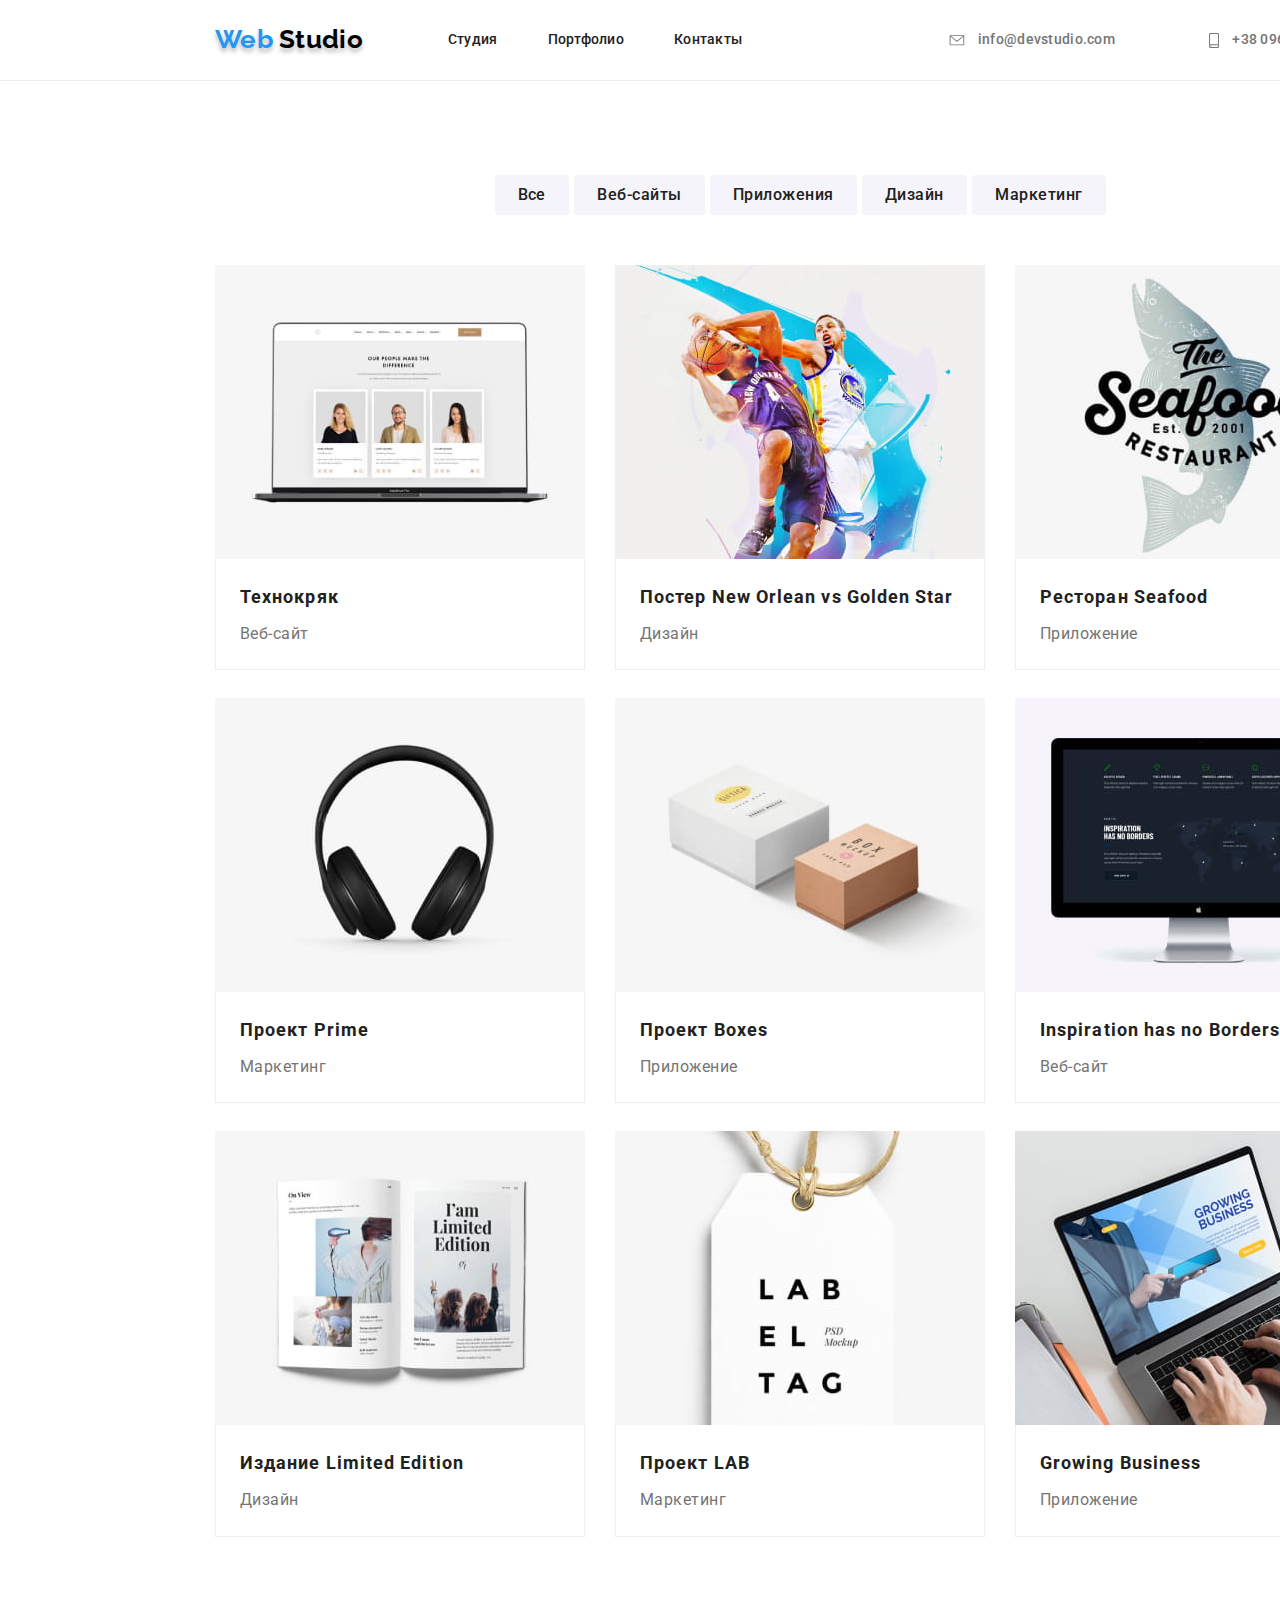
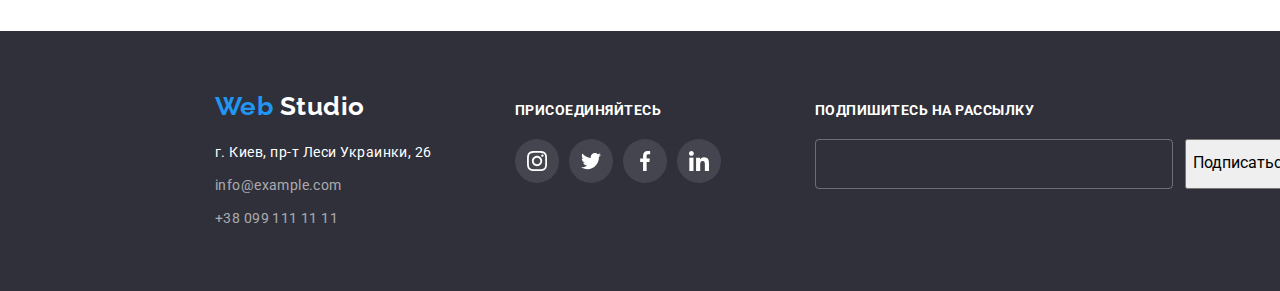
==== partfolio-page.html @ 6cb5e1f6 "add form styles" ====
<!DOCTYPE html>
<html lang="ru">
<head>
    <meta charset="UTF-8">
    <meta http-equiv="X-UA-Compatible" content="IE=edge">
    <meta name="viewport" content="width=\, initial-scale=1.0">
    <link rel="stylesheet" href="https://fonts.googleapis.com/css2?family=Raleway:wght@700&family=Roboto:wght@400;500;700;900&display=swap">
    <link rel="stylesheet" href="https://cdnjs.cloudflare.com/ajax/libs/modern-normalize/1.1.0/modern-normalize.min.css">
    <link rel="stylesheet" href="./style.css">
    <title>Portfolio</title>
</head>
<body>
    <header id="header">
        <div class="container">
            <nav class="nav">
                <a class="logo" href="./index.html"> <span class="accent-logo">Web</span> Studio</a>
                <ul class="main-nav">
                    <li class="item"><a href="#">Студия</a></li>
                    <li class="item"><a href="#">Портфолио</a></li>
                    <li class="item"><a href="#">Контакты</a></li>
                </ul>
            </nav>
            <ul class="main-nav-contacts">
                <li class="item">
                    <a href="mailto:info@example.com" target="_blank">
                        <svg class="icon-contacts icon-envelope" width="16" height="11">
                            <use href="./images/symbol-defs.svg#icon-envelope"></use>
                        </svg> info@devstudio.com</a>
                </li>
                <li class="item">
                    <a href="tel:+380961111122">
                        <svg class="icon-contacts icon-smartphone" width="10" height="15"> 
                            <use href="./images/symbol-defs.svg#icon-smartphone"></use>
                        </svg> +38 096 111 11 22</a></li>
            </ul>
        </div>
    </header>
    <main>
        <section id="projects">
            <div class="container content">
                <h2>Наши проекты</h2>
                <ul class="projects-filter-list">
                    <li>
                        <button type="button">Все</button>
                    </li>
                    <li>
                        <button type="button">Веб-сайты</button>
                    </li>
                    <li>
                        <button type="button">Приложения</button>
                    </li>
                    <li>
                        <button type="button">Дизайн</button>
                    </li>
                    <li>
                        <button type="button">Маркетинг</button>
                    </li>
                </ul>
                <ul class="projects-examples-list">
                    <li class="cards">
                        <div class="cards-image">
                            <img src="./images/img-1.jpg" alt="Проект Технокряк" width="370" height="294">
                            <div class="cards-description">
                                <p>Технокряк это современная площадка распространения коронавируса. Компании используют эту платформу для цифрового шпионажа и атак на защищённые сервера конкурентов.</p>
                            </div>
                        </div>                        
                       
                        <div class="caption">
                            <h3>Технокряк</h3>
                            <p>Веб-сайт</p>
                        </div>
                    </li>
                    <li class="cards">
                        <div class="cards-image">
                            <img src="./images/img-2.jpg" alt="Постер" width="370" height="294">
                            <div class="cards-description">
                                <p>Lorem ipsum dolor sit amet consectetur adipisicing elit. Laboriosam natus debitis provident eos, quis nesciunt veniam nam earum nostrum commodi?</p>
                            </div>
                        </div>               
                        <div class="caption">
                            <h3>Постер New Orlean vs Golden Star</h3>
                            <p>Дизайн</p>
                        </div>
                    </li>
                    <li class="cards">
                        <div class="cards-image">
                            <img src="./images/img-3.jpg" alt="логотип ресторана" width="370" height="294">
                            <div class="cards-description">
                                <p>Lorem ipsum dolor sit amet, consectetur adipisicing elit. Molestiae porro ea magni dolor praesentium sit, minima sint culpa nesciunt exercitationem, doloribus voluptates, quod laudantium vero.</p>
                            </div>
                        </div>        
                        <div class="caption">
                            <h3>Ресторан Seafood</h3>
                            <p>Приложение</p>
                        </div>
                    </li>
                    <li class="cards">
                        <div class="cards-image">
                            <img src="./images/img-4.jpg" alt="Проект" width="370" height="294">
                            <div class="cards-description">
                                <p>Lorem ipsum dolor sit, amet consectetur adipisicing elit. Ab, expedita illum. Nemo harum veritatis perferendis iure? Iste dolorem ab doloribus debitis praesentium?</p>
                            </div>
                        </div>        
                        <div class="caption">
                            <h3>Проект Prime</h3>
                            <p>Маркетинг</p>
                        </div>
                    </li>
                    <li class="cards">
                        <div class="cards-image">
                            <img src="./images/img-5.jpg" alt="Проект" width="370" height="294">
                            <div class="cards-description">
                                <p>Lorem ipsum dolor sit amet consectetur adipisicing elit. Explicabo ab vel perspiciatis animi illum possimus ad magnam eveniet reiciendis!</p>
                            </div>
                        </div>        
                        <div class="caption">
                            <h3>Проект Boxes</h3>
                            <p>Приложение</p>
                        </div>
                    </li>
                    <li class="cards">
                        <div class="cards-image">
                            <img src="./images/img-6.jpg" alt="Сайт" width="370" height="294">
                            <div class="cards-description">
                                <p>Lorem ipsum dolor sit amet consectetur, adipisicing elit. Voluptatum facilis eius placeat nisi, asperiores non enim quasi dignissimos aliquam autem beatae odio eveniet in ipsum!</p>
                            </div>
                        </div>        
                        <div class="caption">
                            <h3>Inspiration has no Borders</h3>
                            <p>Веб-сайт</p>
                        </div>
                    </li>
                    <li class="cards">
                        <div class="cards-image">
                            <img src="./images/img-7.jpg" alt="Издание" width="370" height="294">
                            <div class="cards-description">
                                <p>Lorem ipsum dolor sit amet consectetur adipisicing elit. Eos ex omnis sint dolore? Libero sed facilis laborum, laboriosam ratione officia.</p>
                            </div>
                        </div>        
                        <div class="caption">
                            <h3>Издание Limited Edition</h3>
                            <p>Дизайн</p>
                        </div>
                    </li>
                    <li class="cards">
                        <div class="cards-image">
                            <img src="./images/img-8.jpg" alt="Проект" width="370" height="294">
                            <div class="cards-description">
                                <p>Lorem ipsum, dolor sit amet consectetur adipisicing elit. Eum ea sed nam! Dolore natus incidunt eveniet enim animi, aperiam porro qui, tempore a consectetur error.</p>
                            </div>
                        </div>        
                        <div class="caption">
                            <h3>Проект LAB</h3>
                            <p>Маркетинг</p>
                        </div>
                    </li>
                    <li class="cards">
                        <div class="cards-image">
                            <img src="./images/img-9.jpg" alt="Приложение" width="370" height="294">
                            <div class="cards-description">
                                <p>Lorem ipsum dolor sit amet consectetur adipisicing elit. Earum, optio tenetur, esse nulla beatae corporis repellat nihil sit dolor non, quas facere delectus.</p>
                            </div>
                        </div>        
                        <div class="caption">
                            <h3>Growing Business</h3>
                            <p>Приложение</p>
                        </div>
                    </li>
                </ul>
            </div>
        </section>
    </main>
    <footer id="footer">
        <div class="container">
         <div>
             <a class="logo-bottom" href="index.html"> <span class="accent-logo">Web</span> Studio</a>
             <address>г. Киев, пр-т Леси Украинки, 26 <br>
                 <a href="mailto:info@example.com">info@example.com</a>
                 <a href="tel:+380991111111">+38 099 111 11 11</a>
             </address>
         </div>
         <div class="social">
             <b>Присоединяйтесь</b>
             <ul class="list">
                 <li class="social-item"><a href="https://www.instagram.com/" target="_blank"> 
                     <svg class="social-link">
                         <use href="./images/symbol-defs.svg#icon-instagram"></use>
                     </svg></a></li>
                 <li class="social-item"><a href="https://twitter.com/" target="_blank">
                     <svg class="social-link">
                         <use href="./images/symbol-defs.svg#icon-twitter"></use>
                     </svg>
                 </a></li>
                 <li class="social-item"><a href="https://www.facebook.com/" target="_blank">
                     <svg class="social-link">
                         <use href="./images/symbol-defs.svg#icon-facebook"></use>
                     </svg>
                 </a></li>
                 <li class="social-item"><a href="https://www.linkedin.com/" target="_blank">
                     <svg class="social-link">
                         <use href="./images/symbol-defs.svg#icon-linkedin"></use>
                     </svg>
                 </a></li>
             </ul>
         </div>
         <form action="#" class="subscribe">
             <b>Подпишитесь на рассылку</b>
             <input type="email">
             <button type="submit">Подписаться <svg class="send-icon" width="24" height="24">
                 <use href="./images/symbol-defs.svg#icon-icon-send"></use>
             </svg></button>
         </form>
        </div>
     </footer>
</body>
</html>
---- style.css ----
:root {
    --primary-backgroud-color:#FFFFFF;
    --primary-text-color: #212121;
    --secondary-text-color: #757575;
    --accent-color: #2196F3;
}

html {
    box-sizing: border-box;
    width: 1600px;
    margin: auto;
}

*,
* ::before,
* ::after {
    box-sizing: border-box;
}

body {
    margin: 0px;

    background-color: var(--primary-backgroud-color);
    color: var(--primary-text-color);
    font-family: 'Roboto', sans-serif;
    font-style: normal;
    letter-spacing: 0.03em;
}
.container {
    width: 1200px;
    margin: 0px auto;
    padding: 0 15px;
}
ul {
    list-style: none;
    padding: 0;
    margin-top: 0;
    margin-bottom: 0;
}
a {
    text-decoration: none;
}

h2 {
    font-weight: 700;
    font-size: 36px;
    line-height: 1.17;
    text-align: center;

    margin:0 0 50px 0;
}

img {
    display: block;
}


/* header start */

/* logo */
.logo {
    margin-right: 85px;
    color: #000000;
    font-family: 'Raleway', sans-serif;
    font-weight: 700;
    font-size: 26px;
    line-height: 1.2;
    text-shadow: 0px 4px 4px rgba(0%, 0%, 0%, 25%);
    }

.accent-logo {
    color: var(--accent-color);
}

/* nav */
header >.container {
    display: flex;
    align-items: center;
    justify-content: space-between;
}
.nav {
    display: flex;
    align-items: center;

    font-weight: 500;
    font-size: 14px;
    line-height: 1.14;
    letter-spacing: 0.02em;
}


/* main nav */
.main-nav {
    display: flex;
    width: 294px;
    padding: 0px;
}

.main-nav > .item:not(:last-child) {
    margin-right: 50px;
}

.main-nav > .item {
    position: relative;
   padding: 32px 0; 
}

.main-nav a {
    color: var(--primary-text-color);

    transition: color 250ms cubic-bezier(0.4, 0, 0.2, 1) ;
}

.main-nav >.item::before {
content: "";
position: absolute;
width: 100%;
height: 4px;
bottom: 0;
background-color: transparent;
border-radius: 2px;

transition: background-color 250ms cubic-bezier(0.4, 0, 0.2, 1) ;

}

.main-nav >.item:hover::before {
    background-color: var(--accent-color);
}

/* main nav contacts */

.main-nav-contacts {
    display: flex;
    margin: 0px;
    padding: 0px;

    font-weight: 500;
    font-size: 14px;
    line-height: 1.14;
    letter-spacing: 0.02em;
}
.main-nav-contacts >.item {
    padding: 32px;
}
.main-nav-contacts >.item:not(:last-child) {
    margin-right: 30px;
}
.main-nav-contacts a {
    color: var(--secondary-text-color);

    transition: color 250ms cubic-bezier(0.4, 0, 0.2, 1) ;
}

.icon-contacts {
    vertical-align: middle;
    fill: var(--secondary-text-color);
    margin-right: 10px;

    transition: fill 250ms cubic-bezier(0.4, 0, 0.2, 1) ;
}

.main-nav-contacts .item:hover svg,
.main-nav-contacts .item:focus svg {
    fill: var(--accent-color);
}

#header .item:hover a,
#header .item:focus a {
    color: var(--accent-color);
}


/* header end */


/* hero  start*/

.hero-container {
    height: 600px;

    text-align: center;
    background-color: #757575;
    background-repeat: no-repeat;
    background-size: cover;
    background-image: linear-gradient(rgba(47, 48, 58, 0.8), rgba(47, 48, 58, 0.8)), url(./images/Header\ img.jpg);
}

.hero h1 {
    display: inline-block;
    margin: 200px auto 30px;
    width: 696px;

   
    color: #FFFFFF;
    font-weight: 900;
    font-size: 44px;
    line-height: 1.36;
    letter-spacing: 0.06em;
    text-transform: uppercase;
}
.main-button {
    display: block;
    width: 200px;
    min-height: 50px;
    margin: 0 auto;
    border: 2px solid transparent;
    border-radius: 4px;
    box-shadow: 0px 4px 4px rgba(0, 0, 0, 0.15); 

    background-color: var(--accent-color);
    color: #FFFFFF;
    font-family: 'Roboto';
    font-weight: 700;
    font-size: 16px;
    line-height: 1.88;
    text-align: center;
    letter-spacing: 0.06em;  
    
    
    transition: background-color 250ms cubic-bezier(0.4, 0, 0.2, 1), border 250ms cubic-bezier(0.4, 0, 0.2, 1);
}

.main-button:hover {
    cursor: pointer;
    background-color: #188CE8;
    border: 2px solid #188CE8;

}


/* hero end */

/* benefits start*/

.benefits .list {
    display: flex;
    justify-content: space-between;
    margin: 0px;
    padding: 0px;
}

.benefits-item {
    width: 270px;
}

.benefits-icon {
    width: 270px;
    height: 120px;
    position: relative;
    background-color: #F5F4FA;
    border: 1px solid transparent;
    border-radius: 4px;
}

.benefits-icon .icon {
 position: absolute;
 top: 50%;
 transform: translateY(-50%);
 left: 0;
 right: 0;
 margin: auto;
 text-align: center;

}
/* .benefits .item::before {
    display: block;
    content: '';
    height: 120px;
    background-color: #F5F4FA;
    background-size: 70px;
    background-repeat: no-repeat;
    background-position: center;
} */

/* .benefits .item:nth-child(1)::before {
    background-image: url(./images/antenna\ 1.png);
}

.benefits .item:nth-child(2)::before {
    background-image: url(./images/clock\ 1.png);

}

.benefits .item:nth-child(3)::before {
    background-image: url(./images/diagram\ 1.png);
}

.benefits .item:nth-child(4)::before {
    background-image: url(./images/astronaut\ 1.png);
} */

.content {
padding-top: 94px;
padding-bottom: 94px;
}

.benefits .content {
    padding-bottom: 0px;
}

.benefits p {
    color: var(--secondary-text-color);
    font-weight: 400;
    font-size: 14px;
    line-height: 1.71;

    margin: 10px 0 0 0;
}

.benefits h2 {
     display: none;
}

.benefits h3 {
    font-weight: 700;
    font-size: 14px;
    line-height: 1.14;
    text-transform: uppercase;

    margin: 30px 0 0 0;
}


/* benefits end */

/* program start*/

.program .list {
    display: flex;
    justify-content: space-between;
}

.program .item {
    position: relative;
}
.program b {
    position:absolute;
    bottom: 0;
    display: inline-block;
    width: 370px;
    padding: 27px 0;

    color: #FFFFFF;
    background-color: rgba(47, 48, 58, 0.8);
    font-weight: 700;
    font-size: 14px;
    line-height: 1.14;
    text-transform: uppercase;
    text-align: center;
}


/* program end  */

/* our team start*/

.team {
    background-color: #F5F4FA;
}

.team .list {
    display: flex;
    justify-content: space-between;
}

.team .item {
    background-color: var(--primary-backgroud-color);
    border-radius: 4px;
    box-shadow: 0px 1px 3px rgba(0, 0, 0, 0.12), 0px 1px 1px rgba(0, 0, 0, 0.14), 0px 2px 1px rgba(0, 0, 0, 0.2);
}
.team h3 {
    margin: 30px 0 0 0;

    font-weight: 500;
    font-size: 16px;
    line-height: 1.19;
    text-align: center;
}

.team p {
    margin: 10px 0 0 0;

    color: var(--secondary-text-color);
    font-weight: 400;
    font-size: 16px;
    line-height: 1.19;
    text-align: center;
}

.team .social {
    display: flex;
    margin: 16px 32px 24px;
    justify-content: space-between;
}
.social .social-item {
    height: 44px;
}

.social-link {
    box-sizing: content-box;
    width: 20px;
    height: 20px;
    fill: #AFB1B8;

    transition: fill 250ms cubic-bezier(0.4, 0, 0.2, 1);
}
.social a {
    display: flex;
    justify-content: center;
    align-items: center;
    width: 44px;
    height: 44px;
    border: 1px solid transparent;
    background-color: transparent;
    border-radius: 50%;

    transition: background-color 250ms cubic-bezier(0.4, 0, 0.2, 1) ;
}

.social-item:hover a,
.social-item:focus a {
    background-color: var(--accent-color);
}

.social-item:hover svg,
.social-item:focus svg {
    fill: var(--primary-backgroud-color);
}


/* our team end  */

/* clients start*/

.clients .list {
    display: flex;
    justify-content: space-between;
    align-items: center;
}
.clients .list a {
    display: flex;
    width: 170px;
    height: 90px;
    justify-content: center;
    align-items: center;
    border: 1px solid #AFB1B8;
    border-radius: 4px;

    transition: border 250ms cubic-bezier(0.4, 0, 0.2, 1) ;
}
.clients-logo {
    fill: #AFB1B8;

    transition: fill 250ms cubic-bezier(0.4, 0, 0.2, 1) ;
}


.clients .list .item:hover a,
.clients .list .item:focus a {
    border: 1px solid var(--accent-color);
}

.clients .list .item:hover svg,
.clients .list .item:focus svg {
    fill: var(--accent-color);
}

/* clients end  */

/* footer start */
footer .container {
    display: flex;
    align-items: baseline;
    padding: 60px 15px;
}
#footer {
    color: #FFFFFF;
    background-color: #2F303A;
}

.logo-bottom {
    display: block;
    margin: 0 0 20px;
    color:#FFFFFF;
    font-family: 'Raleway';
    font-weight: 700;
    font-size: 26px;
    line-height: 1.19;

    
}
address {
    font-style: normal;
    font-weight: 400;
    font-size: 14px;
    line-height: 1.71;
    width: 231px;
}

address > a {
    display: block;
    margin-top: 9px;

    color: rgba(255, 255, 255, 0.6);
    font-style: normal;
    font-weight: 400;
    font-size: 14px;
    line-height: 1.71;
    letter-spacing: 0.03em;
}

footer b {
    margin: 0 0 20px;
    display: inline-block;

    font-weight: 700;
    font-size: 14px;
    line-height: 1.14;
    text-transform: uppercase;
}

footer .social {
    margin-left: 69px;
    margin-right: 94px;
}

.social .list {
    display: flex;
    width: 206px;
    justify-content: space-between;
}
#footer .social-link {
fill: var(--primary-backgroud-color);
}
#footer .social-item a {
    background-color: rgba(255, 255, 255, 0.1);

    transition: background-color 250ms cubic-bezier(0.4, 0, 0.2, 1) ;
}

#footer .social-item:hover a,
#footer .social-item:focus a {
    background-color: var(--accent-color)
} 

footer  form {
    display: flex;
    justify-content: flex-start;
    flex-wrap: wrap;
}


footer input {
    width: 358px;
    min-height: 50px;
    border: 1px solid rgba(255, 255, 255, 30%);
    border-radius: 4px;
    margin-right: 12px;

    font-family: inherit;
    background-color: inherit;
    color: #FFFFFF;
}

.box-input {
    position: relative;
}

.box-input > label {
    position: absolute;
    top: 50%;
    left: 16px;
    transform: translateY(-50%);

    color: rgba(255, 255, 255, 0.6);
    font-size: 16px;
    line-height: 1.25;
    transition: transform 200ms linear;
}

.box-input > input:focus + label,
.box-input > input:not(:placeholder-shown) + label {
    transform: translate(-70px, -50%);
}
.send-icon {
    fill: var(--primary-backgroud-color);
    vertical-align: middle;
    margin-left: 10px;
}



/* footer end  */

/* backdrop start */

.backdrop {
    position: fixed;
    top: 0;
    left: 0;
    width: 100%;
    min-height: 100%;
    background-color: rgba(0, 0, 0, 0.2);

    opacity: 1;
    transition: opacity 250ms cubic-bezier(0.4, 0, 0.2, 1);
}
.backdrop.is-hidden {
    opacity: 0;
    pointer-events: none;
}

.backdrop.is-hidden .modal {
transform: translate(-50%, -50%) scale(1.1);
}
.modal {
    position: absolute;
    top: 50%;
    left: 50%;
    transform: translate(-50%, -50%) scale(1);

    min-height: 581px;
    min-width: 528px;
    padding: 40px;
    background-color: var(--primary-backgroud-color);

    transition: transform 250ms cubic-bezier(0.4, 0, 0.2, 1);
}

.modal > h3 {
    margin-top: 0px;
    margin-bottom: 30px;
    font-size: 20px;
    font-weight: 700;
    line-height: 1.15;
    text-align: center;

}
.form-field {
    position: relative;
    display: block;

    margin-bottom: 28px;
}
.form-label {
    position: absolute;
    top: 50%;
    left: 42px;
    transform: translateY(-50%);

    transition: transform 200ms cubic-bezier(0.4, 0, 0.2, 1), color 200ms cubic-bezier(0.4, 0, 0.2, 1), font-size 200ms cubic-bezier(0.4, 0, 0.2, 1);

    font-size: 14px;
    font-weight: 400;
    line-height: 1.14;
    letter-spacing: 0.01em;
    color: var(--secondary-text-color);
}

.form-field >input:focus + .form-label {
    transform: translate(-25px, -40px);
    color: var(--accent-color);
    font-size: 12px;
    line-height: 1.16;
}

.form-field > input {
    width: 448px;
    min-height: 40px;

    border: 1px solid rgba(33, 33, 33, 0.2);
    border-radius: 4px;
}

.form-field > input:focus {
    border: 1px solid var(--accent-color);
}
.modal-icons {
    position: absolute;
    top: 50%;
    left: 16px;
    transform: translateY(-50%);

    transition: fill 200ms cubic-bezier(0.4, 0, 0.2, 1);
}

.form-field > input:focus ~ .modal-icons {
    fill: var(--accent-color);
}

textarea {
    resize: none;

    border: 1px solid rgba(33, 33, 33, 0.2);
    border-radius: 4px;
}

textarea::placeholder {
    font-size: 14px;
    font-weight: 400;
    line-height: 1.14;
    letter-spacing: 0.01em;
    color: var(--secondary-text-color);
    
}

.checkbox {
    display: block;
    margin-top: 20px;
    margin-bottom: 30px;

    font-size: 14px;
    font-weight: 400;
    line-height: 1.71;
    text-align: center;
    color: var(--secondary-text-color);
}

.checkbox > span {
    color: var(--accent-color);
    text-decoration: underline;
}
/* backdrop end */

/* Portfolio page start */

/* projects filter list start */

#projects {
    border-top: 1px solid #ECECEC;
}
#projects h2 {
    display: none;
}

.projects-filter-list {
    display: flex;
    width: 611px;
    justify-content: space-between;
    align-items: stretch;
    margin: auto;
    margin-bottom: 50px;
}

.projects-filter-list button {
    padding: 6px 22px;
    border: 1px solid transparent;
    border-radius: 4px;
    background-color: #F5F4FA;
    color: var(--primary-text-color);
    font-family: 'Roboto';
    font-style: normal;
    font-weight: 500;
    font-size: 16px;
    line-height: 1.6;
    letter-spacing: 0.03em;

    transition: background-color 250ms cubic-bezier(0.4, 0, 0.2, 1), color 250ms cubic-bezier(0.4, 0, 0.2, 1) ;
}

.projects-filter-list button:hover {
    background-color: var(--accent-color);
    color: var(--primary-backgroud-color);
    cursor: pointer;
}

/* projects filter list end  */

/* projects examples list start  */

.projects-examples-list {
    display: flex;
    flex-wrap: wrap;
    justify-content: space-between;
    align-content: space-between;
    height: 1272px;
}

.projects-examples-list h3 {
    font-weight: 700;
    font-size: 18px;
    line-height: 2;
    letter-spacing: 0.06em;
    margin: 0;
}

.projects-examples-list p {
    color: var(--secondary-text-color);
    font-weight: 400;
    font-size: 16px;
    line-height: 1.9;
    margin: 4px 0 0 0;

}

.projects-examples-list .caption {
    padding: 20px 24px;
    border-bottom: 1px solid #EEEEEE;
    border-right: 1px solid #EEEEEE;
    border-left: 1px solid #EEEEEE;
}

.projects-examples-list >.cards {
    transition: box-shadow 250ms cubic-bezier(0.4, 0, 0.2, 1) ;
}
.projects-examples-list >.cards:hover {
box-shadow: 0px 1px 1px rgba(0, 0, 0, 0.12), 0px 4px 4px rgba(0, 0, 0, 0.06), 1px 4px 6px rgba(0, 0, 0, 0.16);
cursor: pointer;
}

.projects-examples-list .cards-image {
    position: relative;
    padding: 0;
    margin: 0;

    overflow: hidden;
}

.projects-examples-list .cards-description {
    position: absolute;
    bottom: -294px;
    display: flex;

    justify-content: space-between;
    align-items: center;

    width: 370px;
    min-height: 100%;
    padding: 0 24px;
    margin: 0;
    border: 0;
    

    background-color: rgba(33, 150, 243, 0.9);

    transition: transform 250ms cubic-bezier(0.4, 0, 0.2, 1);
}
.projects-examples-list .cards:hover .cards-description {
    transform: translateY(-100%);
}
.projects-examples-list .cards-description > p {
    font-size: 18px;
    line-height: 1.6;

    margin: 0;
    
    color: var(--primary-backgroud-color);
}

/* projects examples list end  */
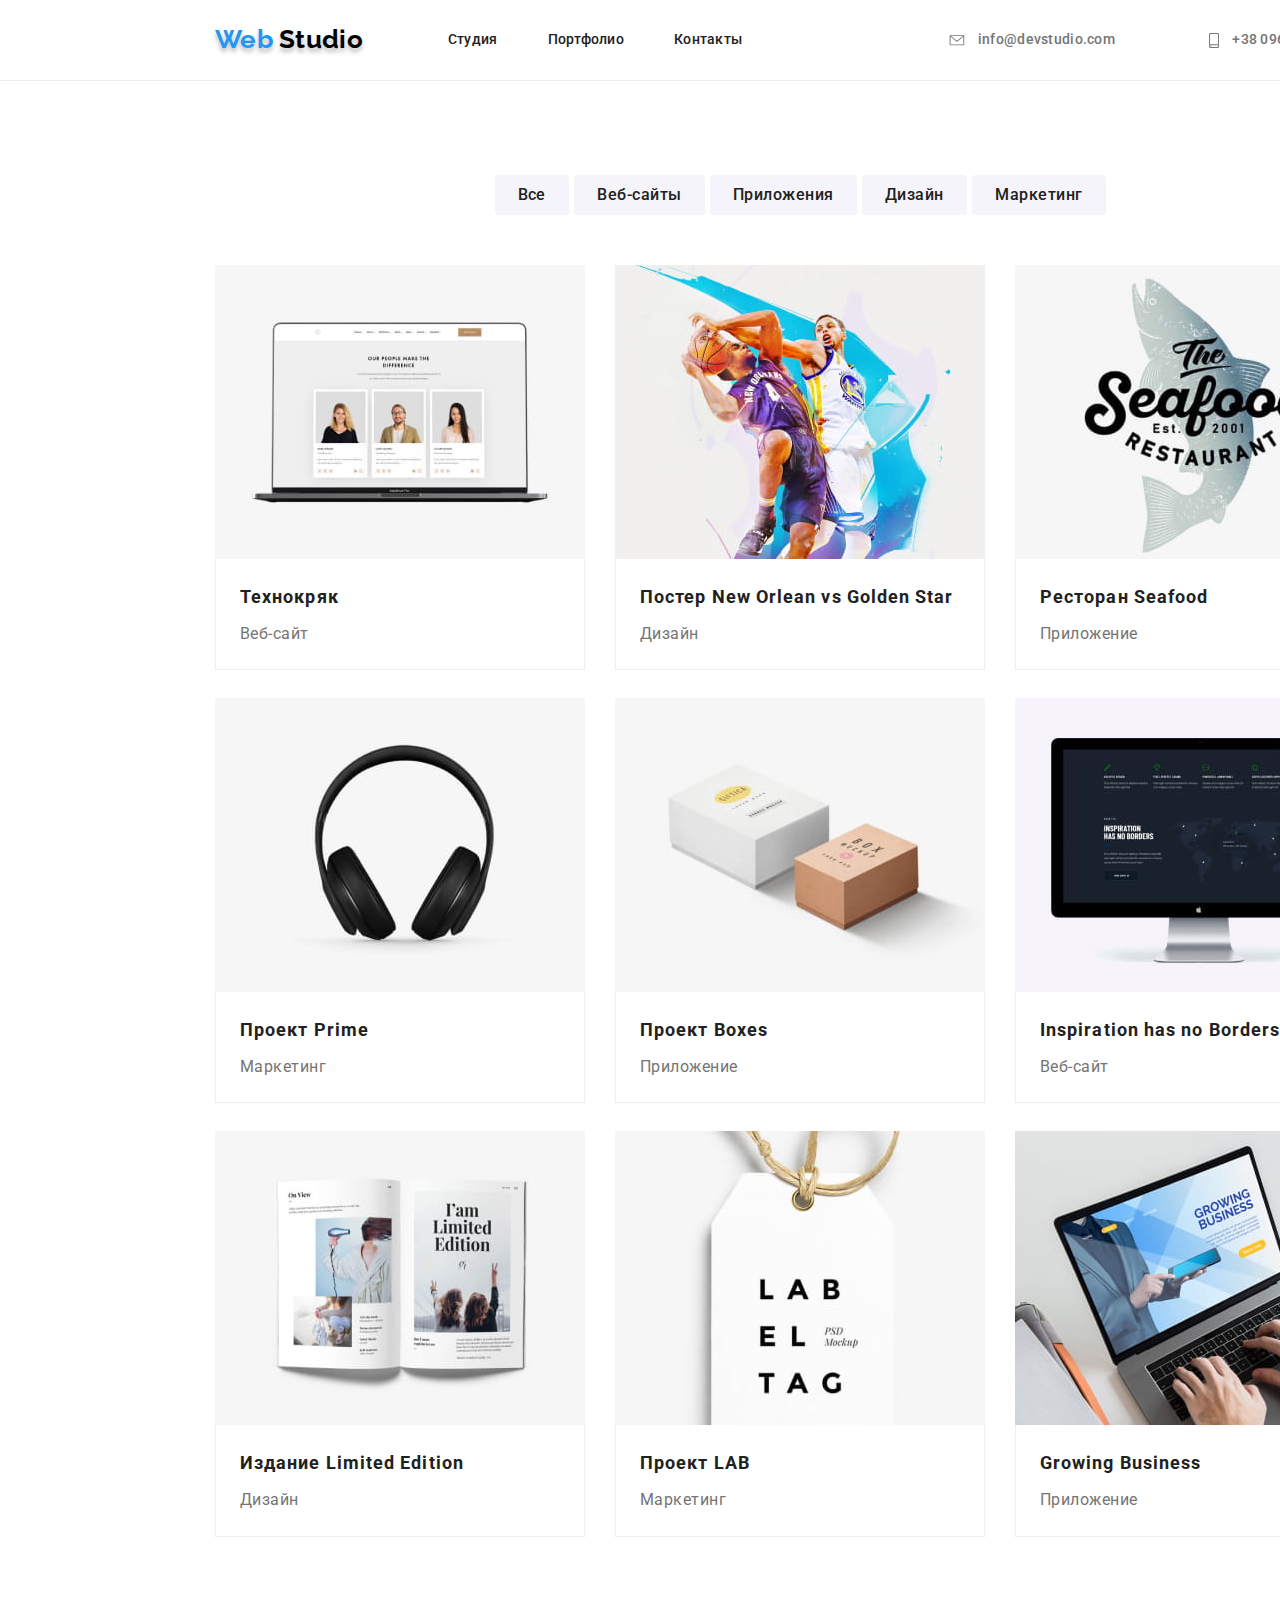
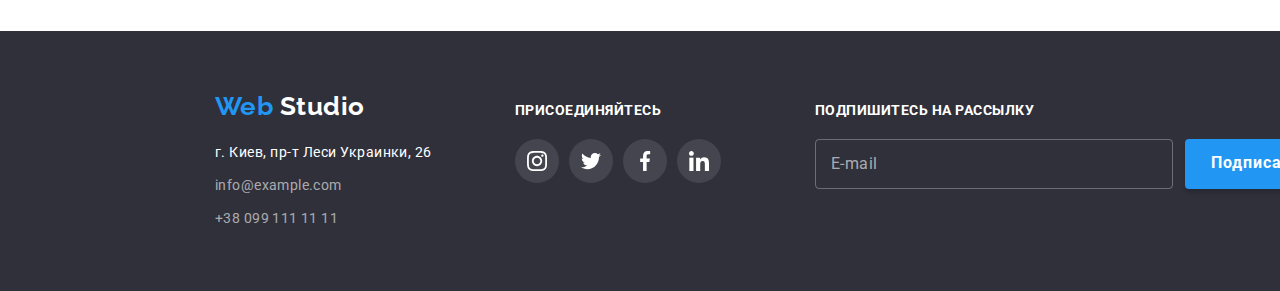
==== commit c9d94dc4: "finished styling the modal window and forms" ====
--- a/partfolio-page.html
+++ b/partfolio-page.html
@@ -203,13 +203,16 @@
                  </a></li>
              </ul>
          </div>
-         <form action="#" class="subscribe">
-             <b>Подпишитесь на рассылку</b>
-             <input type="email">
-             <button type="submit">Подписаться <svg class="send-icon" width="24" height="24">
-                 <use href="./images/symbol-defs.svg#icon-icon-send"></use>
-             </svg></button>
-         </form>
+         <form class="subscribe">
+            <b>Подпишитесь на рассылку</b>
+            <div class="box-input">
+                <input type="email" name="email" id="user-email" placeholder=" ">
+                <label for="user-email">E-mail</label>
+            </div>
+            <button class="main-button" type="submit">Подписаться <svg class="send-icon" width="24" height="24">
+                <use href="./images/symbol-defs.svg#icon-icon-send"></use>
+            </svg></button>
+        </form>
         </div>
      </footer>
 </body>
--- a/style.css
+++ b/style.css
@@ -624,6 +624,7 @@
     min-height: 581px;
     min-width: 528px;
     padding: 40px;
+    border-radius: 4px;
     background-color: var(--primary-backgroud-color);
 
     transition: transform 250ms cubic-bezier(0.4, 0, 0.2, 1);
@@ -672,9 +673,11 @@
 
     border: 1px solid rgba(33, 33, 33, 0.2);
     border-radius: 4px;
+    padding-left: 42px;
 }
 
 .form-field > input:focus {
+    outline: none;
     border: 1px solid var(--accent-color);
 }
 .modal-icons {
@@ -695,6 +698,12 @@
 
     border: 1px solid rgba(33, 33, 33, 0.2);
     border-radius: 4px;
+    padding-top: 12px;
+    padding-left: 16px;
+}
+textarea:focus {
+    outline: none;
+    border: 1px solid var(--accent-color);
 }
 
 textarea::placeholder {
@@ -702,11 +711,12 @@
     font-weight: 400;
     line-height: 1.14;
     letter-spacing: 0.01em;
-    color: var(--secondary-text-color);
-    
-}
+    color: var(--secondary-text-color); 
+}
+
 
 .checkbox {
+    position: relative;
     display: block;
     margin-top: 20px;
     margin-bottom: 30px;
@@ -721,6 +731,46 @@
 .checkbox > span {
     color: var(--accent-color);
     text-decoration: underline;
+}
+
+.checkbox > input {
+    -webkit-appearance:none;
+    -moz-appearance:none;
+     appearance:none;
+}
+
+.checkbox-icon {
+    position: absolute;
+    left: 5px;
+    top: 50%;
+    transform: translateY(-50%);
+    width: 16px;
+    height: 15px;
+    border: 2px solid var(--primary-text-color);
+    border-radius: 2px;
+}
+
+.checkbox > input:checked ~ .checkbox-icon {
+    background-image: url(./images/icon-check.svg);
+    background-size: contain;
+    background-color: var(--accent-color);
+    border: 2px solid var(--accent-color);
+}
+
+.close-button {
+    position: absolute;
+    top: 8px;
+    right: 8px;
+    width: 30px;
+    height: 30px;
+    border: 1px solid rgba(0, 0, 0, 0.1);
+    border-radius: 50%;
+    background-color: var(--primary-backgroud-color);
+}
+
+.close-button:hover .close-icon,
+.close-button:focus .close-icon {
+    fill: var(--accent-color);
 }
 /* backdrop end */
 
